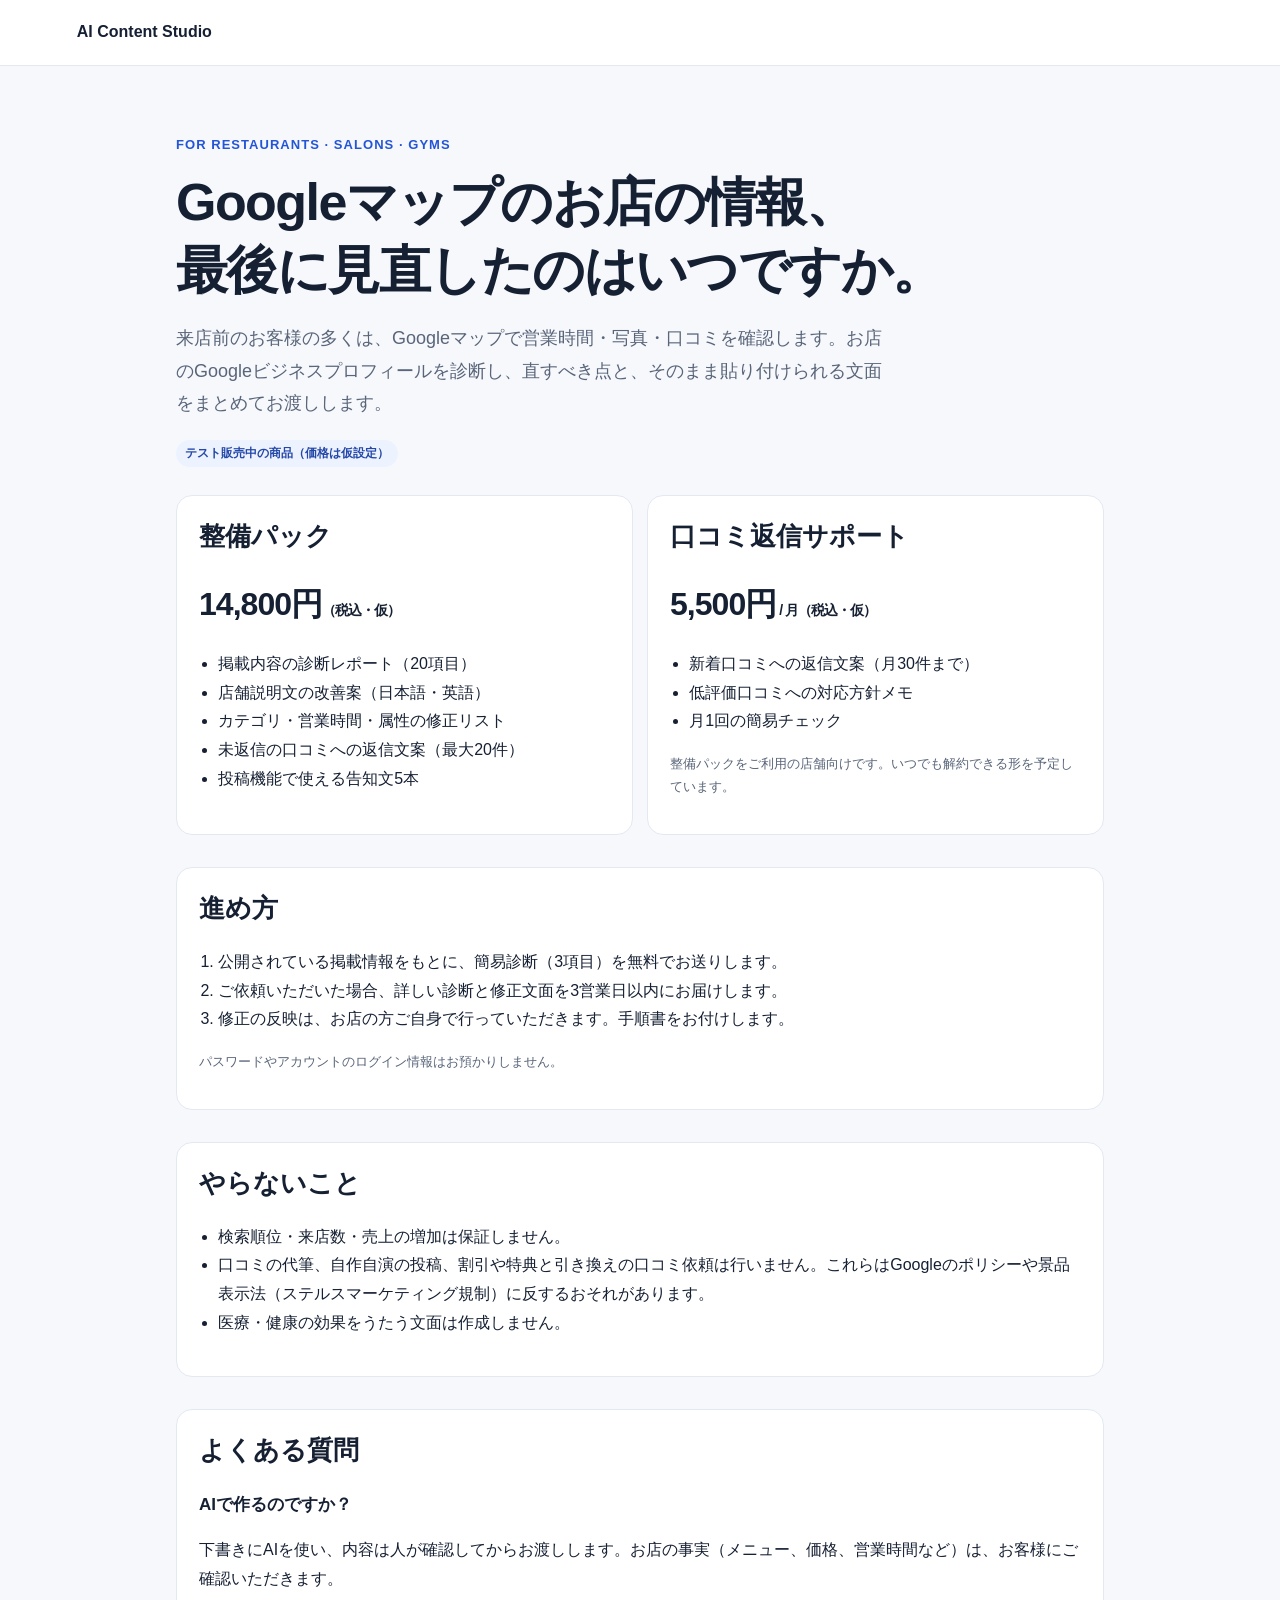
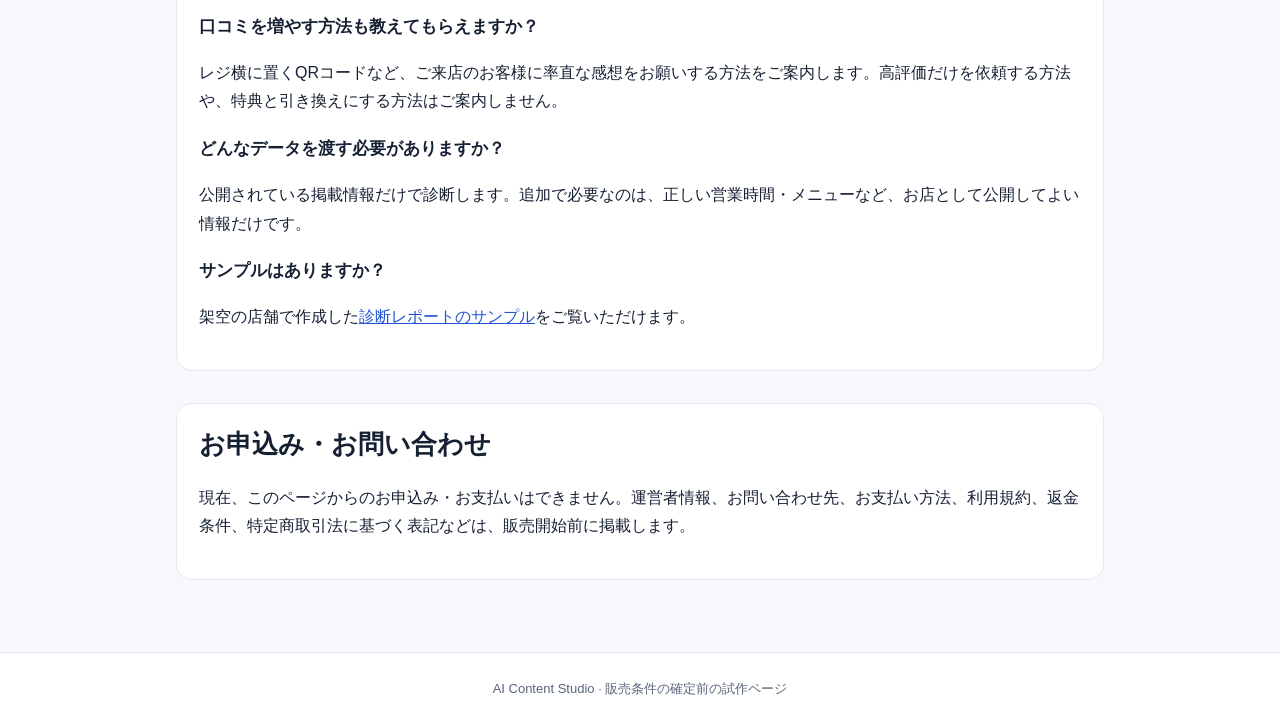
==== gbp/index.html @ 28788104 "Add validation pack: GBP offer page, sample, market comparison, QA, tests Co-Authored-By: Claude Opu" ====
<!doctype html>
<html lang="ja">
<head>
  <meta charset="utf-8">
  <meta name="viewport" content="width=device-width, initial-scale=1">
  <meta name="description" content="飲食店・美容サロン・ジムなど店舗向け。Googleマップ（Googleビジネスプロフィール）の掲載内容を診断し、そのまま貼れる修正文面と口コミ返信文をお渡しします。">
  <title>Googleマップ整備パック | AI Content Studio</title>
  <style>
    :root { --ink:#162033; --muted:#596579; --brand:#2455d6; --line:#e3e8f1; --paper:#f6f8fc; --card:#fff; --tagbg:#edf2ff; --tagink:#2448a8; }
    @media (prefers-color-scheme: dark) {
      :root { --ink:#e8ecf4; --muted:#a3adbf; --brand:#7c9cff; --line:#2a3346; --paper:#0f1522; --card:#161e2e; --tagbg:#1d2a4a; --tagink:#a9bcff; }
    }
    * { box-sizing:border-box; }
    body { margin:0; color:var(--ink); background:var(--paper); font-family:-apple-system,BlinkMacSystemFont,"Hiragino Sans","Yu Gothic",sans-serif; line-height:1.8; }
    header { background:var(--card); border-bottom:1px solid var(--line); padding:18px 6%; font-weight:800; }
    header a { color:inherit; text-decoration:none; }
    main { max-width:960px; margin:auto; padding:54px 16px 72px; }
    .eyebrow { color:var(--brand); font-weight:800; letter-spacing:.08em; font-size:13px; }
    h1 { font-size:clamp(26px,6vw,52px); line-height:1.3; margin:12px 0 18px; letter-spacing:-.03em; }
    h2 { font-size:clamp(20px,3vw,26px); line-height:1.4; margin-top:0; }
    h3 { font-size:17px; margin:18px 0 4px; }
    .lead { color:var(--muted); font-size:18px; max-width:720px; }
    .grid { display:grid; grid-template-columns:repeat(auto-fit,minmax(240px,1fr)); gap:14px; margin-top:28px; }
    .card { background:var(--card); border:1px solid var(--line); border-radius:16px; padding:22px; }
    .price { font-size:32px; font-weight:900; letter-spacing:-.03em; margin:0; }
    .price span { font-size:14px; font-weight:700; }
    .tag { display:inline-block; padding:3px 9px; border-radius:999px; background:var(--tagbg); color:var(--tagink); font-size:12px; font-weight:800; }
    ul, ol { padding-left:1.2em; }
    .section { margin-top:32px; }
    .small { font-size:13px; color:var(--muted); }
    a { color:var(--brand); }
    footer { border-top:1px solid var(--line); padding:24px 16px; text-align:center; color:var(--muted); font-size:13px; background:var(--card); }
  </style>
</head>
<body>
  <header><a href="../">AI Content Studio</a></header>
  <main>
    <p class="eyebrow">FOR RESTAURANTS · SALONS · GYMS</p>
    <h1>Googleマップのお店の情報、<br>最後に見直したのはいつですか。</h1>
    <p class="lead">来店前のお客様の多くは、Googleマップで営業時間・写真・口コミを確認します。お店のGoogleビジネスプロフィールを診断し、直すべき点と、そのまま貼り付けられる文面をまとめてお渡しします。</p>
    <span class="tag">テスト販売中の商品（価格は仮設定）</span>

    <section class="grid" aria-label="料金">
      <article class="card">
        <h2>整備パック</h2>
        <p class="price">14,800円<span>（税込・仮）</span></p>
        <ul>
          <li>掲載内容の診断レポート（20項目）</li>
          <li>店舗説明文の改善案（日本語・英語）</li>
          <li>カテゴリ・営業時間・属性の修正リスト</li>
          <li>未返信の口コミへの返信文案（最大20件）</li>
          <li>投稿機能で使える告知文5本</li>
        </ul>
      </article>
      <article class="card">
        <h2>口コミ返信サポート</h2>
        <p class="price">5,500円<span> / 月（税込・仮）</span></p>
        <ul>
          <li>新着口コミへの返信文案（月30件まで）</li>
          <li>低評価口コミへの対応方針メモ</li>
          <li>月1回の簡易チェック</li>
        </ul>
        <p class="small">整備パックをご利用の店舗向けです。いつでも解約できる形を予定しています。</p>
      </article>
    </section>

    <section class="section card">
      <h2>進め方</h2>
      <ol>
        <li>公開されている掲載情報をもとに、簡易診断（3項目）を無料でお送りします。</li>
        <li>ご依頼いただいた場合、詳しい診断と修正文面を3営業日以内にお届けします。</li>
        <li>修正の反映は、お店の方ご自身で行っていただきます。手順書をお付けします。</li>
      </ol>
      <p class="small">パスワードやアカウントのログイン情報はお預かりしません。</p>
    </section>

    <section class="section card">
      <h2>やらないこと</h2>
      <ul>
        <li>検索順位・来店数・売上の増加は保証しません。</li>
        <li>口コミの代筆、自作自演の投稿、割引や特典と引き換えの口コミ依頼は行いません。これらはGoogleのポリシーや景品表示法（ステルスマーケティング規制）に反するおそれがあります。</li>
        <li>医療・健康の効果をうたう文面は作成しません。</li>
      </ul>
    </section>

    <section class="section card">
      <h2>よくある質問</h2>
      <h3>AIで作るのですか？</h3>
      <p>下書きにAIを使い、内容は人が確認してからお渡しします。お店の事実（メニュー、価格、営業時間など）は、お客様にご確認いただきます。</p>
      <h3>口コミを増やす方法も教えてもらえますか？</h3>
      <p>レジ横に置くQRコードなど、ご来店のお客様に率直な感想をお願いする方法をご案内します。高評価だけを依頼する方法や、特典と引き換えにする方法はご案内しません。</p>
      <h3>どんなデータを渡す必要がありますか？</h3>
      <p>公開されている掲載情報だけで診断します。追加で必要なのは、正しい営業時間・メニューなど、お店として公開してよい情報だけです。</p>
      <h3>サンプルはありますか？</h3>
      <p>架空の店舗で作成した<a href="../samples/gbp-diagnosis-sample.html">診断レポートのサンプル</a>をご覧いただけます。</p>
    </section>

    <section class="section card" id="contact">
      <h2>お申込み・お問い合わせ</h2>
      <p>現在、このページからのお申込み・お支払いはできません。運営者情報、お問い合わせ先、お支払い方法、利用規約、返金条件、特定商取引法に基づく表記などは、販売開始前に掲載します。</p>
    </section>
  </main>
  <footer>AI Content Studio · 販売条件の確定前の試作ページ</footer>
</body>
</html>
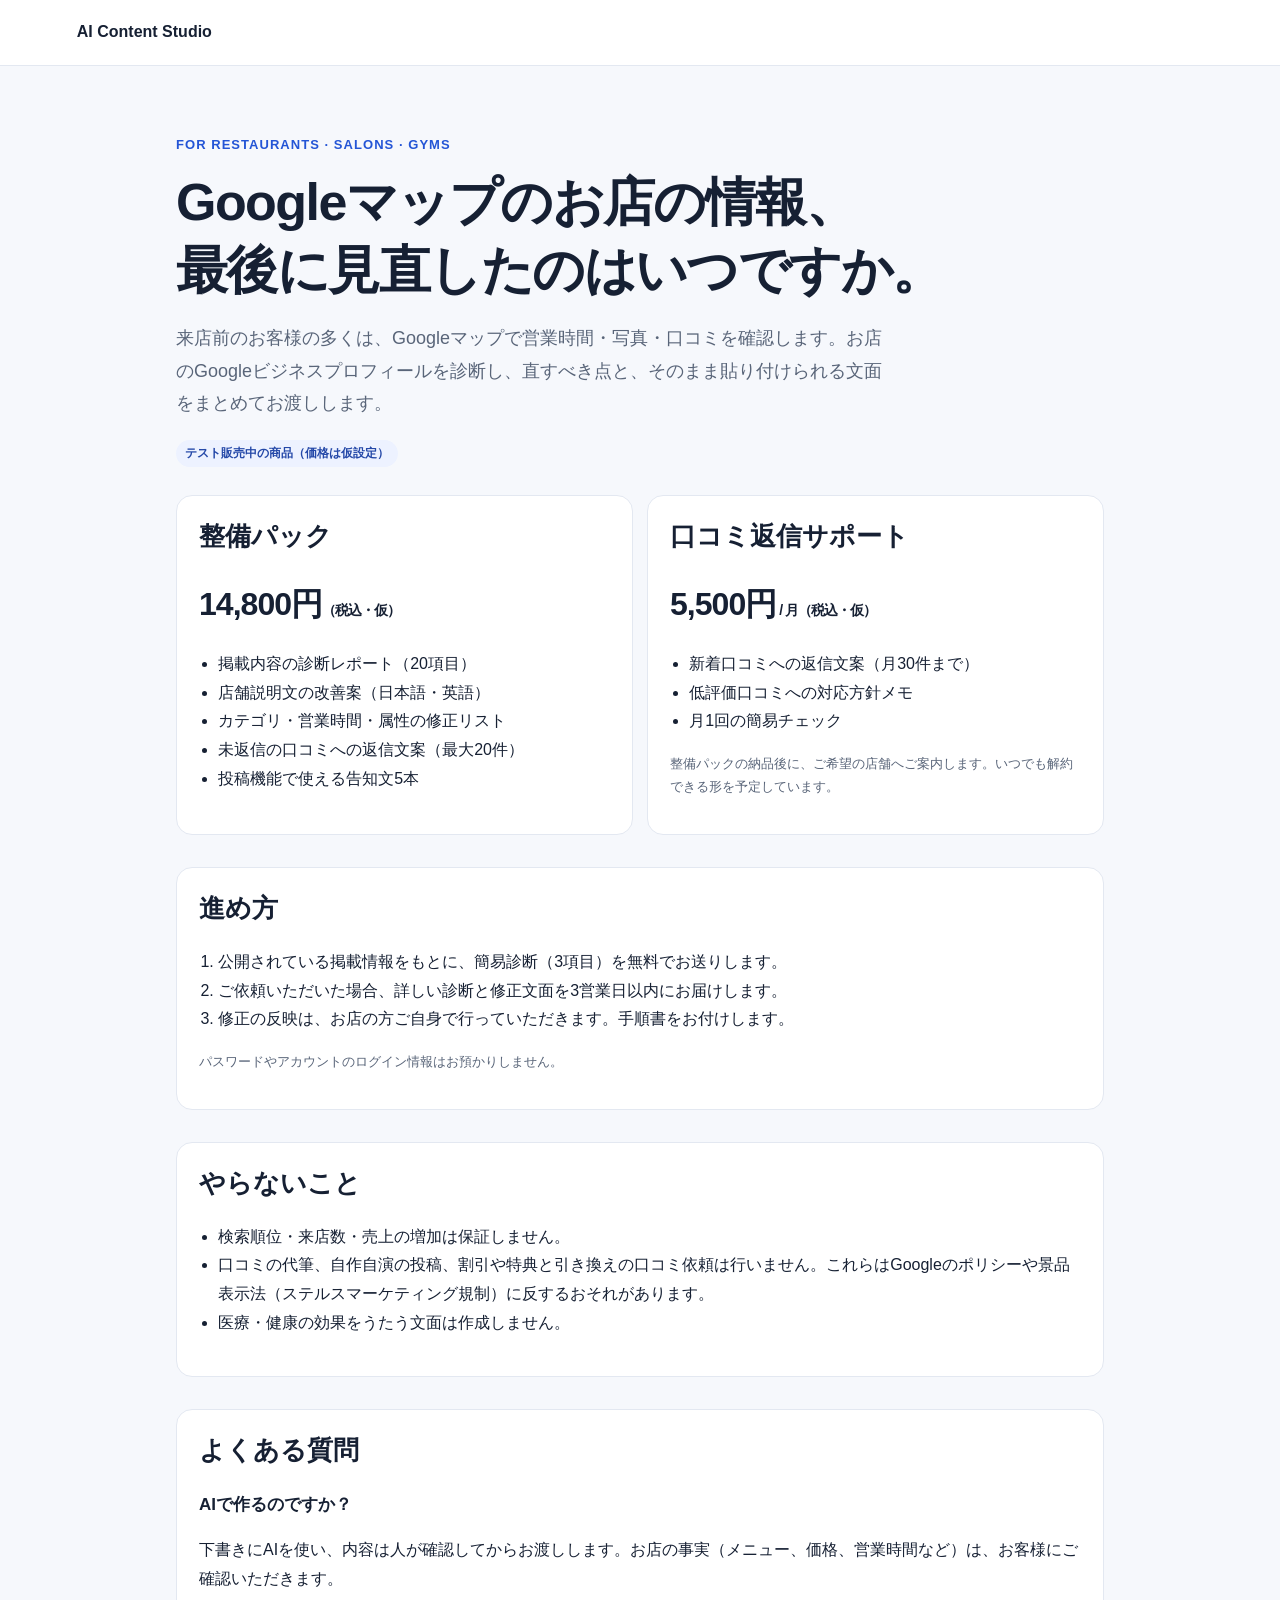
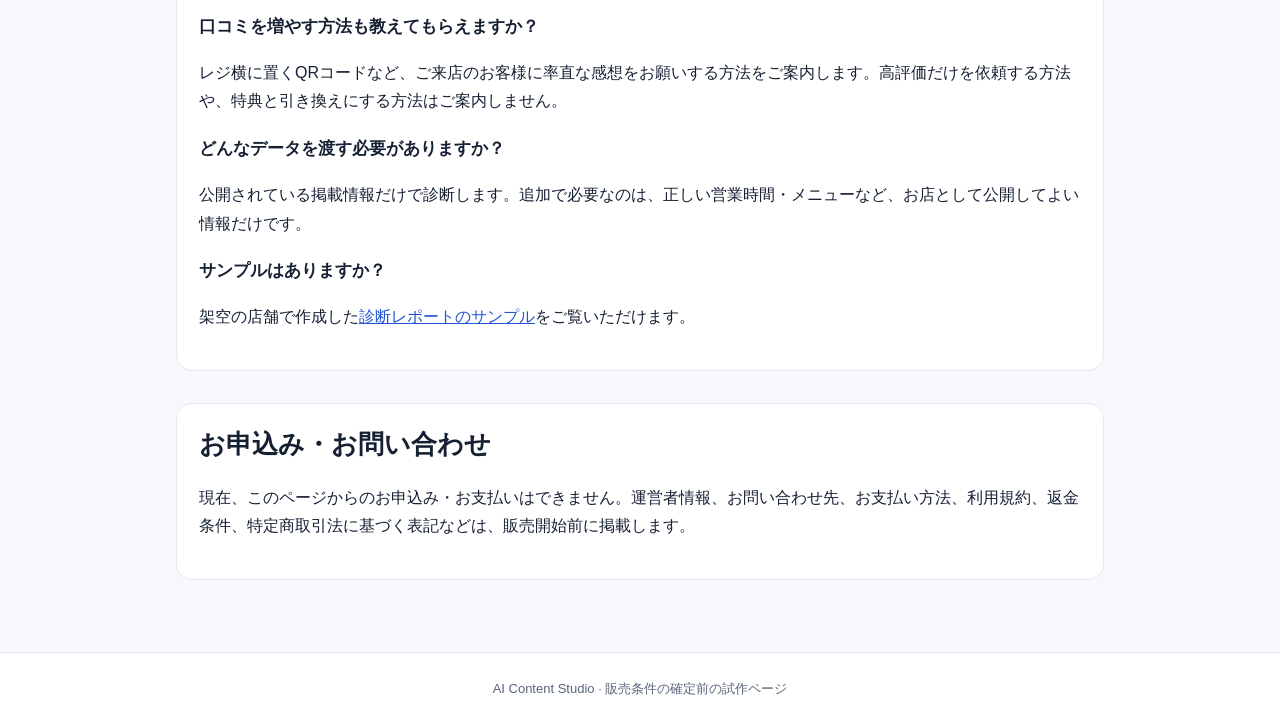
==== commit 0bf0ee3f: "Apply ChatGPT review: beauty salons only, A/B split, softer stop rules Co-Authored-By: Claude Opus 5" ====
--- a/gbp/index.html
+++ b/gbp/index.html
@@ -60,7 +60,7 @@
           <li>低評価口コミへの対応方針メモ</li>
           <li>月1回の簡易チェック</li>
         </ul>
-        <p class="small">整備パックをご利用の店舗向けです。いつでも解約できる形を予定しています。</p>
+        <p class="small">整備パックの納品後に、ご希望の店舗へご案内します。いつでも解約できる形を予定しています。</p>
       </article>
     </section>
 
